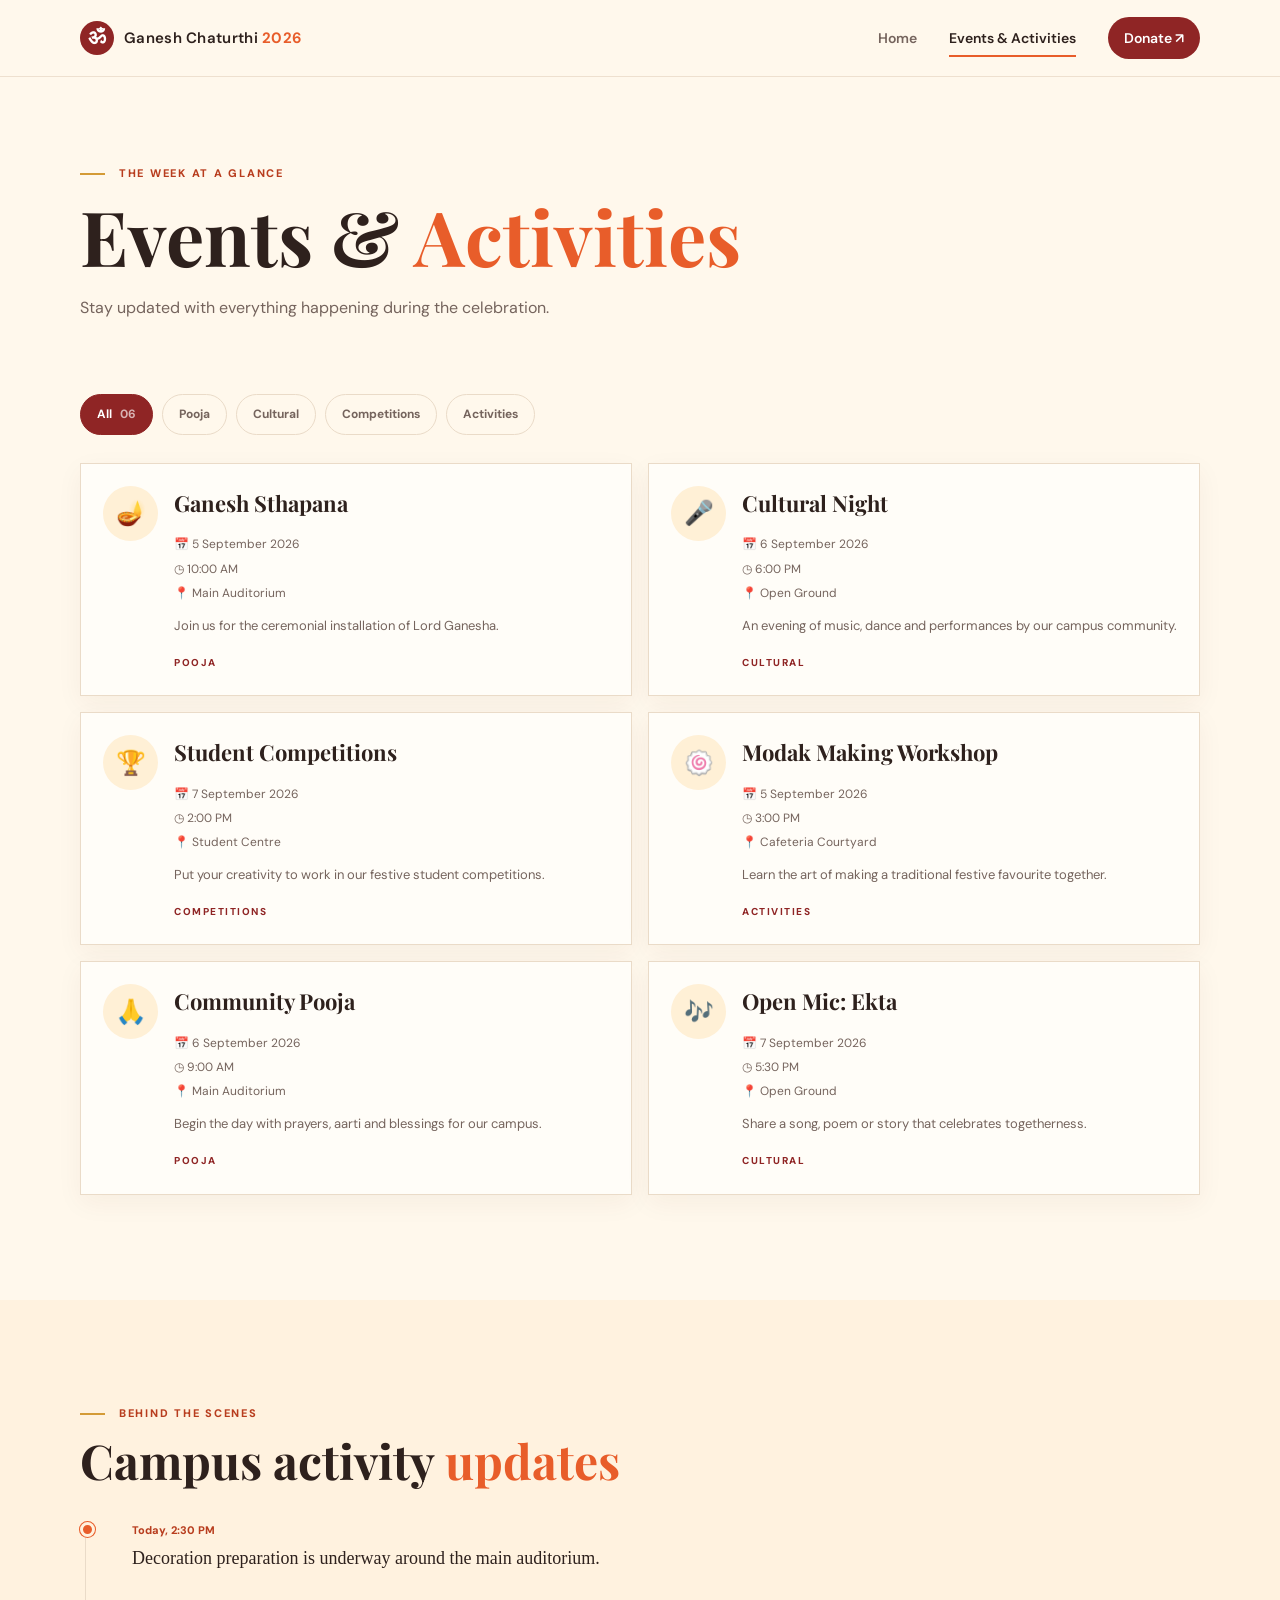
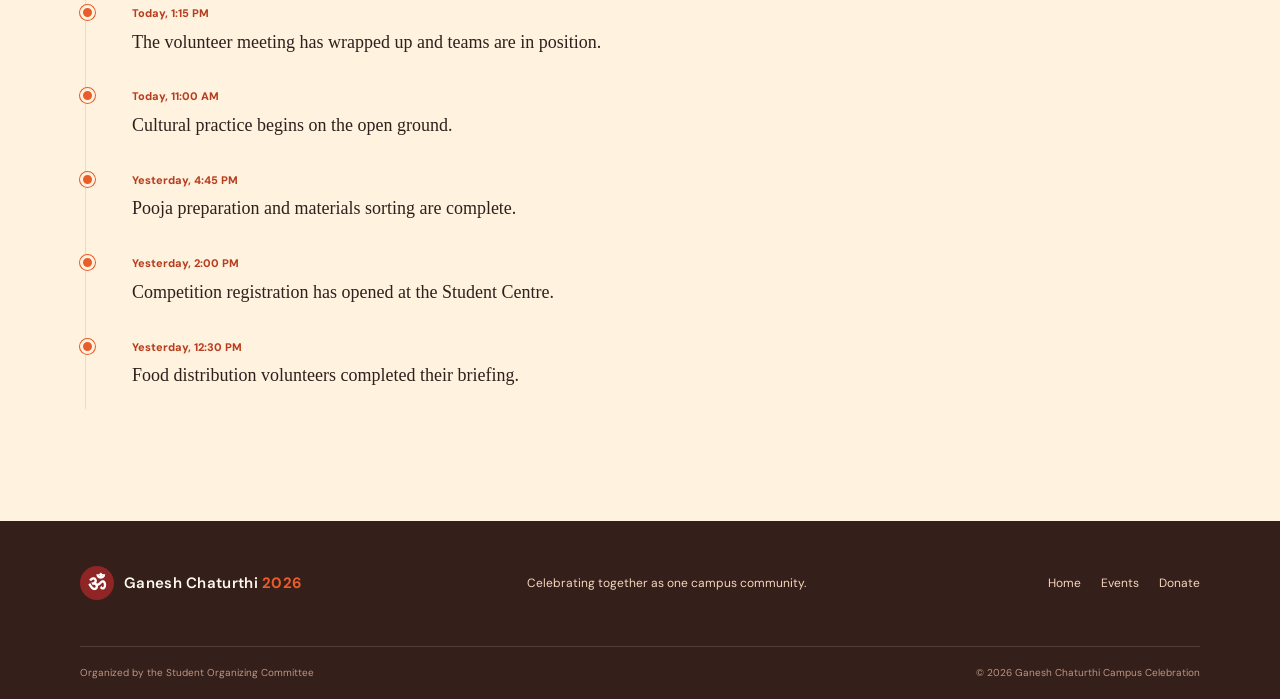
==== events.html @ d2499cc5 "Add files via upload" ====
<!DOCTYPE html>
<html lang="en">
<head>
  <meta charset="UTF-8"><meta name="viewport" content="width=device-width, initial-scale=1.0"><meta name="description" content="Explore Ganesh Chaturthi 2026 campus events and activities."><title>Events & Activities | Ganesh Chaturthi 2026</title>
  <link rel="preconnect" href="https://fonts.googleapis.com"><link rel="preconnect" href="https://fonts.gstatic.com" crossorigin><link href="https://fonts.googleapis.com/css2?family=DM+Sans:wght@400;500;600;700&family=Playfair+Display:wght@600;700;800&display=swap" rel="stylesheet"><link rel="stylesheet" href="style.css">
</head>
<body>
  <header class="site-header"><nav class="navbar container" aria-label="Main navigation"><a class="brand" href="index.html"><span class="brand-mark">ॐ</span><span>Ganesh Chaturthi <b>2026</b></span></a><button class="menu-toggle" type="button" aria-label="Open navigation" aria-expanded="false" aria-controls="nav-links"><span></span><span></span><span></span></button><div class="nav-links" id="nav-links"><a href="index.html">Home</a><a class="active" href="events.html">Events &amp; Activities</a><a class="nav-donate" href="payment.html">Donate <span aria-hidden="true">↗</span></a></div></nav></header>
  <main><section class="page-intro container"><p class="eyebrow"><span></span> The week at a glance</p><h1>Events &amp; <em>Activities</em></h1><p>Stay updated with everything happening during the celebration.</p></section>
    <section class="section container events-list-section"><div class="filter-bar" role="group" aria-label="Filter events"><button class="filter-button active" data-filter="all">All <span>06</span></button><button class="filter-button" data-filter="pooja">Pooja</button><button class="filter-button" data-filter="cultural">Cultural</button><button class="filter-button" data-filter="competitions">Competitions</button><button class="filter-button" data-filter="activities">Activities</button></div><div class="events-list" data-events-list></div><p class="empty-state" data-empty-events hidden>No events found in this category.</p></section>
    <section class="section activity-section"><div class="container"><div class="section-heading"><div><p class="eyebrow"><span></span> Behind the scenes</p><h2>Campus activity <em>updates</em></h2></div></div><div class="activity-timeline" data-activity-timeline></div></div></section>
  </main>
  <footer class="site-footer"><div class="container footer-main"><a class="brand footer-brand" href="index.html"><span class="brand-mark">ॐ</span><span>Ganesh Chaturthi <b>2026</b></span></a><p>Celebrating together as one campus community.</p><div class="footer-links"><a href="index.html">Home</a><a href="events.html">Events</a><a href="payment.html">Donate</a></div></div><div class="container footer-bottom"><span>Organized by the Student Organizing Committee</span><span>© <span data-current-year>2026</span> Ganesh Chaturthi Campus Celebration</span></div></footer><script src="script.js"></script>
</body>
</html>
---- style.css ----
:root {
  --primary: #e85d2a;
  --primary-dark: #b83d1e;
  --secondary: #8f2525;
  --accent: #d49b36;
  --cream: #fff8ec;
  --paper: #fffdf8;
  --ink: #2e211d;
  --muted: #75645d;
  --line: #eadbc8;
  --shadow: 0 18px 45px rgba(91, 48, 25, .11);
  --radius: 18px;
}

* { box-sizing: border-box; }
html { scroll-behavior: smooth; }
body { margin: 0; color: var(--ink); background: var(--cream); font-family: "DM Sans", sans-serif; line-height: 1.6; }
a { color: inherit; text-decoration: none; }
button, input, select, textarea { font: inherit; }
button, a { -webkit-tap-highlight-color: transparent; }
:focus-visible { outline: 3px solid var(--accent); outline-offset: 3px; }
.container { width: min(1120px, calc(100% - 48px)); margin-inline: auto; }

.site-header { position: sticky; top: 0; z-index: 20; background: rgba(255, 248, 236, .92); border-bottom: 1px solid rgba(234, 219, 200, .8); backdrop-filter: blur(14px); }
.navbar { min-height: 76px; display: flex; align-items: center; justify-content: space-between; gap: 24px; }
.brand { display: inline-flex; align-items: center; gap: 10px; font-size: 15px; font-weight: 600; letter-spacing: .02em; }
.brand b { color: var(--primary); }
.brand-mark { display: grid; width: 34px; height: 34px; place-items: center; border-radius: 50%; color: #fff; background: var(--secondary); font-family: Georgia, serif; font-size: 21px; }
.nav-links { display: flex; align-items: center; gap: 32px; color: var(--muted); font-size: 14px; font-weight: 600; }
.nav-links a { padding: 8px 0; position: relative; }
.nav-links a:not(.nav-donate)::after { content: ""; position: absolute; left: 0; right: 0; bottom: 0; height: 2px; background: var(--primary); transform: scaleX(0); transition: transform .2s ease; }
.nav-links a:hover::after, .nav-links a.active::after { transform: scaleX(1); }
.nav-links a.active { color: var(--ink); }
.nav-donate { padding: 10px 16px !important; color: #fff !important; background: var(--secondary); border-radius: 99px; transition: transform .2s ease, background .2s ease; }
.nav-donate:hover { background: var(--primary-dark); transform: translateY(-2px); }
.menu-toggle { display: none; border: 0; background: transparent; cursor: pointer; padding: 8px; }
.menu-toggle span { display: block; width: 23px; height: 2px; margin: 5px; background: var(--ink); transition: transform .2s ease; }

.hero { display: grid; grid-template-columns: minmax(0, 1fr) minmax(360px, .85fr); align-items: center; min-height: 590px; gap: 40px; padding-top: 42px; }
.eyebrow { margin: 0 0 13px; color: var(--primary-dark); font-size: 11px; font-weight: 800; letter-spacing: .16em; text-transform: uppercase; }
.eyebrow span { display: inline-block; width: 25px; height: 2px; margin-right: 9px; vertical-align: middle; background: var(--accent); }
.hero h1, .page-intro h1, h2 { margin: 0; font-family: "Playfair Display", Georgia, serif; line-height: 1.05; }
.hero h1 { font-size: clamp(52px, 7vw, 92px); letter-spacing: -.04em; }
em { color: var(--primary); font-style: normal; }
.hero-subtitle { max-width: 440px; margin: 23px 0 9px; color: var(--secondary); font-family: Georgia, serif; font-size: 21px; }
.hero-description { max-width: 510px; margin: 0; color: var(--muted); }
.hero-actions { display: flex; flex-wrap: wrap; gap: 13px; margin-top: 28px; }
.button { display: inline-flex; align-items: center; justify-content: center; gap: 15px; min-height: 49px; padding: 0 22px; border: 0; border-radius: 99px; cursor: pointer; font-weight: 700; font-size: 13px; transition: transform .2s ease, box-shadow .2s ease, background .2s ease; }
.button:hover { transform: translateY(-2px); box-shadow: 0 10px 20px rgba(74, 38, 20, .15); }
.button-primary { color: #fff; background: var(--primary); }
.button-primary:hover { background: var(--primary-dark); }
.button-quiet { color: var(--secondary); background: transparent; border: 1px solid var(--line); }
.button-light { color: var(--secondary); background: #fff8ec; }
.hero-note { display: flex; align-items: center; gap: 10px; margin-top: 30px; color: var(--muted); font-size: 12px; }
.hero-note b { color: var(--ink); }
.hero-note01 { display: flex; align-items: center; gap: 10px; margin-top: 14px; color: var(--muted); font-size: 12px; }
.hero-note01 b { color: var(--ink); }
.live-dot, .status-chip i { display: inline-block; width: 8px; height: 8px; border-radius: 50%; background: #2fa76b; box-shadow: 0 0 0 5px rgba(47, 167, 107, .12); }
.live-dot01 { display: inline-block; width: 8px; height: 8px; border-radius: 50%; background: var(--accent); box-shadow: 0 0 0 5px rgba(212, 155, 54, .14); }
.image-at-hero-section { position: relative; min-height: 470px; margin: 0; overflow: hidden; border-radius: 45% 45% 20% 20%; background: #e7b25d; box-shadow: var(--shadow); }
.image-at-hero-section::after { content: ""; position: absolute; inset: 20px; border: 1px solid rgba(255, 248, 236, .7); border-radius: inherit; pointer-events: none; }
.image-at-hero-section img { display: block; width: 100%; height: 100%; min-height: 470px; object-fit: cover; object-position: center; }
.image-at-hero-section figcaption { position: absolute; right: 28px; bottom: 25px; z-index: 1; margin: 0; color: #fff8ec; font-family: Georgia, serif; font-size: 17px; text-shadow: 0 2px 10px rgba(46, 33, 29, .45); }
.hero-art { position: relative; min-height: 470px; display: grid; place-items: center; overflow: hidden; border-radius: 45% 45% 20% 20%; background: radial-gradient(circle at 50% 30%, #ffd987, #ec8a42 45%, #982e28 100%); }
.hero-art::before, .donation-aside::before { content: ""; position: absolute; inset: 24px; border: 1px solid rgba(255, 248, 236, .4); border-radius: inherit; }
.mandala { position: absolute; width: 270px; height: 270px; border: 2px solid rgba(255, 248, 236, .5); border-radius: 50%; box-shadow: 0 0 0 16px rgba(255,248,236,.08), 0 0 0 34px rgba(255,248,236,.08), 0 0 0 52px rgba(255,248,236,.08); }
.mandala::before, .mandala::after { content: ""; position: absolute; inset: 17px; border: 1px dashed rgba(255, 248, 236, .7); border-radius: 50%; }
.mandala::after { transform: rotate(45deg); }
.mandala-large { width: 245px; height: 245px; }
.art-sun { position: absolute; top: 70px; right: 80px; width: 26px; height: 26px; border: 2px solid #fff0c1; border-radius: 50%; }
.ganesha-figure { position: relative; z-index: 1; width: 210px; margin-top: 56px; color: var(--secondary); text-align: center; filter: drop-shadow(0 15px 12px rgba(77, 30, 15, .2)); }
.crown { color: #ffd578; font-size: 42px; line-height: 1; }.head { position: relative; width: 126px; height: 116px; margin: 0 auto; border-radius: 48% 48% 44% 44%; background: #f4b15b; }
.ear { position: absolute; top: 30px; width: 48px; height: 58px; border-radius: 50%; background: #d87332; }.ear.left { left: -28px; }.ear.right { right: -28px; }
.eye { position: absolute; top: 42px; width: 10px; height: 13px; border-radius: 50%; background: var(--ink); }.left-eye { left: 38px; }.right-eye { right: 38px; }
.trunk { position: absolute; left: 51px; top: 55px; width: 27px; height: 76px; border: 10px solid #f4b15b; border-top: 0; border-radius: 0 0 50% 50%; transform: rotate(7deg); }
.body { position: relative; width: 160px; height: 165px; margin: -7px auto 0; border-radius: 50% 50% 36% 36%; background: #dc7532; }.belly { position: absolute; left: 34px; top: 22px; width: 92px; height: 110px; border-radius: 50%; background: #f4b15b; }.arm { position: absolute; top: 40px; width: 64px; height: 20px; border-radius: 20px; background: #f4b15b; }.left-arm { left: -45px; transform: rotate(30deg); }.right-arm { right: -45px; transform: rotate(-30deg); }
.lotus { position: relative; display: flex; justify-content: center; margin-top: -12px; }.lotus i { display: block; width: 42px; height: 24px; margin: 0 -7px; border-radius: 50% 50% 0 0; background: #ffd578; transform: rotate(0deg); }.lotus i:nth-child(2), .lotus i:nth-child(4) { transform: translateY(-7px); }.art-caption { position: absolute; bottom: 28px; margin: 0; color: #fff1c7; font-family: Georgia, serif; font-size: 17px; }.art-caption span { margin: 0 8px; color: #ffd578; }

.info-strip { display: grid; grid-template-columns: repeat(4, 1fr); padding: 22px 25px; background: var(--paper); border: 1px solid var(--line); box-shadow: var(--shadow); }
.info-item { display: flex; align-items: center; gap: 14px; padding: 6px 20px; border-right: 1px solid var(--line); }.info-item:last-child { border: 0; }.info-icon { color: var(--primary); font-size: 25px; }.info-item small { display: block; color: var(--muted); font-size: 10px; text-transform: uppercase; letter-spacing: .12em; }.info-item strong { display: block; margin-top: 2px; font-size: 12px; }
.section { padding-top: 105px; padding-bottom: 105px; }.section-heading { display: flex; align-items: end; justify-content: space-between; gap: 20px; margin-bottom: 30px; }.section-heading h2 { font-size: clamp(32px, 4vw, 48px); }.status-chip { display: inline-flex; align-items: center; gap: 10px; padding: 8px 13px; color: var(--muted); background: #fff1d7; border-radius: 99px; font-size: 11px; font-weight: 700; }.updates-grid, .preview-grid { display: grid; grid-template-columns: repeat(3, 1fr); gap: 17px; }.update-card, .event-card { padding: 22px; background: var(--paper); border: 1px solid var(--line); box-shadow: 0 8px 25px rgba(91, 48, 25, .05); }.update-card { border-top: 3px solid var(--accent); }.update-time { color: var(--primary-dark); font-size: 12px; font-weight: 800; }.update-card p { margin: 12px 0 0; font-family: Georgia, serif; font-size: 18px; line-height: 1.3; }.events-preview-section, .activity-section { background: #fff2df; }.preview-grid { grid-template-columns: repeat(3, 1fr); }.event-card { position: relative; overflow: hidden; }.event-icon { color: var(--primary); font-size: 24px; }.event-card h3 { margin: 13px 0 14px; font-family: "Playfair Display", Georgia, serif; font-size: 22px; }.event-meta { display: grid; gap: 5px; color: var(--muted); font-size: 12px; }.category-tag { display: inline-block; margin-top: 18px; color: var(--secondary); font-size: 10px; font-weight: 800; letter-spacing: .15em; text-transform: uppercase; }.text-link { color: var(--secondary); font-size: 13px; font-weight: 800; }.text-link span { margin-left: 7px; color: var(--primary); font-size: 17px; }
.donate-banner { position: relative; display: grid; grid-template-columns: 1fr 1fr; gap: 30px; overflow: hidden; margin-bottom: 105px; padding: 60px; color: #fff8ec; background: var(--secondary); }.banner-pattern { position: absolute; inset: 0; opacity: .12; background-image: radial-gradient(circle, transparent 0 8px, #ffd578 9px 10px, transparent 11px); background-size: 34px 34px; }.donate-banner > *:not(.banner-pattern) { position: relative; }.eyebrow.light { color: #ffd578; }.donate-banner h2 { font-size: 45px; }.banner-copy { display: flex; flex-direction: column; align-items: flex-start; justify-content: center; }.banner-copy p { max-width: 350px; color: #f5d7bd; }
.page-intro { padding-top: 88px; padding-bottom: 22px; }.page-intro h1 { font-size: clamp(48px, 7vw, 76px); }.page-intro > p:last-child { max-width: 470px; color: var(--muted); margin-top: 20px; }.events-list-section { padding-top: 35px; }.filter-bar { display: flex; flex-wrap: wrap; gap: 9px; margin-bottom: 28px; }.filter-button { padding: 10px 16px; color: var(--muted); background: transparent; border: 1px solid var(--line); border-radius: 99px; cursor: pointer; font-size: 12px; font-weight: 700; }.filter-button.active, .filter-button:hover { color: #fff; background: var(--secondary); border-color: var(--secondary); }.filter-button span { margin-left: 5px; opacity: .65; }.events-list { display: grid; grid-template-columns: repeat(2, 1fr); gap: 16px; }.event-card-full { display: grid; grid-template-columns: 55px 1fr; gap: 16px; }.event-card-full .event-icon { width: 55px; height: 55px; display: grid; place-items: center; background: #fff0d6; border-radius: 50%; }.event-card-full h3 { margin-top: 0; }.event-description { margin: 13px 0 0; color: var(--muted); font-size: 13px; }.empty-state { color: var(--muted); }.activity-timeline { position: relative; max-width: 720px; padding-left: 27px; }.activity-timeline::before { content: ""; position: absolute; top: 7px; bottom: 7px; left: 5px; width: 1px; background: var(--line); }.timeline-item { position: relative; padding: 0 0 26px 25px; }.timeline-item::before { content: ""; position: absolute; left: -27px; top: 6px; width: 9px; height: 9px; border: 3px solid #fff2df; border-radius: 50%; background: var(--primary); box-shadow: 0 0 0 1px var(--primary); }.timeline-item time { color: var(--primary-dark); font-size: 11px; font-weight: 800; }.timeline-item p { margin: 3px 0 0; font-family: Georgia, serif; font-size: 18px; }
.donation-layout { display: grid; grid-template-columns: minmax(0, 1.2fr) minmax(280px, .8fr); align-items: start; gap: 55px; padding-top: 50px; }.donation-form { padding: 34px; background: var(--paper); border: 1px solid var(--line); box-shadow: var(--shadow); }.form-heading { display: flex; align-items: center; gap: 14px; margin-bottom: 27px; }.form-heading-payment { margin-top: 46px; }.step-number { display: grid; width: 39px; height: 39px; place-items: center; color: #fff; background: var(--secondary); border-radius: 50%; font-size: 11px; font-weight: 800; }.form-heading .eyebrow { margin-bottom: 4px; }.form-heading h2 { font-size: 27px; }.field { margin-bottom: 18px; }.field label { display: block; margin-bottom: 7px; font-size: 12px; font-weight: 800; }.field label span { color: var(--primary); }.field input, .field select, .field textarea { width: 100%; padding: 13px 14px; color: var(--ink); background: #fffaf2; border: 1px solid var(--line); border-radius: 8px; outline: 0; }.field input:focus, .field select:focus, .field textarea:focus { border-color: var(--primary); box-shadow: 0 0 0 3px rgba(232, 93, 42, .12); }.field textarea { resize: vertical; }.field.invalid input, .field.invalid select { border-color: var(--primary); }.field-error { display: block; min-height: 18px; padding-top: 4px; color: var(--primary-dark); font-size: 11px; }.amount-wrap { position: relative; }.amount-wrap > span { position: absolute; top: 12px; left: 14px; color: var(--primary-dark); font-weight: 800; }.amount-wrap input { padding-left: 31px; }.quick-amounts { display: flex; gap: 8px; margin-top: 9px; }.quick-amounts button { padding: 7px 12px; color: var(--secondary); background: transparent; border: 1px solid var(--line); border-radius: 6px; cursor: pointer; font-size: 12px; font-weight: 700; }.quick-amounts button:hover { background: #fff0d6; border-color: var(--accent); }.qr-panel { display: flex; align-items: center; gap: 20px; padding: 18px; background: #fff6e7; border: 1px solid var(--line); }.qr-placeholder { position: relative; display: grid; width: 135px; height: 135px; flex: 0 0 135px; place-items: center; overflow: hidden; background: white; border: 7px solid white; box-shadow: 0 5px 15px rgba(70, 35, 10, .1); }.qr-placeholder img { width: 100%; height: 100%; object-fit: cover; }.qr-placeholder span { display: none; color: var(--secondary); text-align: center; font-size: 13px; font-weight: 800; line-height: 1.2; }.qr-placeholder.qr-missing { background: repeating-linear-gradient(45deg, #fff 0 6px, #f0dfc5 6px 12px); }.qr-placeholder.qr-missing span { display: block; }.qr-panel p { margin-top: 0; color: var(--muted); font-size: 13px; }.upi-list { display: flex; flex-wrap: wrap; gap: 6px; }.upi-list span { padding: 5px 8px; color: var(--secondary); background: white; border-radius: 5px; font-size: 10px; font-weight: 700; }.form-helper { color: var(--muted); font-size: 13px; }.form-helper strong { color: var(--ink); }.submit-button { margin-top: 8px; }.privacy-note { color: var(--muted); font-size: 11px; }.donation-aside { position: sticky; top: 115px; min-height: 440px; overflow: hidden; padding: 40px 32px; color: #fff8ec; background: var(--secondary); }.aside-art { position: relative; display: grid; min-height: 180px; place-items: center; margin-bottom: 34px; border-bottom: 1px solid rgba(255, 248, 236, .25); }.aside-art .mandala { width: 140px; height: 140px; }.aside-art > span { position: relative; z-index: 1; color: #ffd578; font-family: Georgia, serif; font-size: 66px; }.transparency h2 { margin-bottom: 16px; font-size: 35px; }.transparency p:not(.eyebrow) { color: #f5d7bd; font-size: 13px; }.transparency .eyebrow { color: #ffd578; }
.site-footer { color: #f5d7bd; background: #351f1a; }.footer-main { display: grid; grid-template-columns: 1.3fr 1fr 1fr; align-items: center; gap: 25px; min-height: 125px; }.footer-brand { color: #fff8ec; }.footer-main p { margin: 0; font-size: 12px; }.footer-links { display: flex; justify-content: flex-end; gap: 20px; font-size: 12px; }.footer-links a:hover { color: #ffd578; }.footer-bottom { display: flex; justify-content: space-between; gap: 20px; padding: 18px 0; border-top: 1px solid rgba(255, 248, 236, .15); color: #bd9681; font-size: 10px; }
.modal-backdrop { position: fixed; inset: 0; z-index: 50; display: grid; place-items: center; padding: 20px; background: rgba(46, 33, 29, .7); }.modal-backdrop[hidden] { display: none; }.success-modal { position: relative; width: min(430px, 100%); padding: 38px; background: var(--paper); box-shadow: 0 25px 70px rgba(20, 10, 5, .3); }.modal-close { position: absolute; top: 15px; right: 16px; border: 0; background: transparent; color: var(--muted); cursor: pointer; font-size: 25px; }.success-icon { display: grid; width: 45px; height: 45px; place-items: center; margin-bottom: 18px; color: #fff; background: #2fa76b; border-radius: 50%; font-weight: 800; }.success-modal h2 { font-size: 34px; }.success-modal > p:not(.eyebrow) { color: var(--muted); font-size: 13px; }.success-modal .muted { margin-top: -9px; }.receipt { display: grid; gap: 10px; margin: 22px 0; padding: 16px; background: #fff3df; }.receipt div { display: flex; justify-content: space-between; gap: 12px; font-size: 12px; }.receipt span { color: var(--muted); }.receipt strong { text-align: right; }.receipt .pending { color: var(--primary-dark); }.whatsapp-join { width: 100%; margin-bottom: 10px; color: #fff; background: #168c4b; }.whatsapp-join:hover { background: #10733d; }.modal-done { width: 100%; }
.reveal { animation: rise .7s both; }.delay-1 { animation-delay: .12s; }.delay-2 { animation-delay: .22s; }@keyframes rise { from { opacity: 0; transform: translateY(18px); } to { opacity: 1; transform: none; } }

.qr-placeholder { width: 210px; height: 210px; flex-basis: 210px; }
.whatsapp-inline { display: inline-flex; width: auto; min-height: 40px; margin-top: 14px; padding: 0 16px; font-size: 12px; }

@media (max-width: 820px) { .container { width: min(100% - 34px, 680px); }.menu-toggle { display: block; }.nav-links { position: absolute; top: 76px; left: 17px; right: 17px; display: none; padding: 15px; background: var(--paper); border: 1px solid var(--line); box-shadow: var(--shadow); }.nav-links.open { display: grid; gap: 4px; }.nav-links a { padding: 12px; }.nav-links a:not(.nav-donate)::after { display: none; }.hero { grid-template-columns: 1fr; min-height: auto; padding-top: 65px; }.image-at-hero-section { min-height: 390px; margin-top: 15px; }.image-at-hero-section img { min-height: 390px; }.hero-art { min-height: 390px; margin-top: 15px; }.info-strip { grid-template-columns: repeat(2, 1fr); gap: 14px; }.info-item:nth-child(2) { border: 0; }.info-item { padding: 10px; }.updates-grid, .preview-grid { grid-template-columns: 1fr; }.donate-banner { grid-template-columns: 1fr; padding: 40px 30px; }.donation-layout { grid-template-columns: 1fr; }.donation-aside { position: static; }.footer-main { grid-template-columns: 1fr; padding: 35px 0; }.footer-links { justify-content: flex-start; }.events-list { grid-template-columns: 1fr; } }
@media (max-width: 500px) { .container { width: min(100% - 28px, 420px); }.brand { font-size: 13px; }.brand-mark { width: 31px; height: 31px; }.hero h1 { font-size: 52px; }.hero-subtitle { font-size: 18px; }.image-at-hero-section { min-height: 340px; }.image-at-hero-section img { min-height: 340px; }.hero-art { min-height: 340px; }.qr-placeholder { width: 170px; height: 170px; flex-basis: 170px; }.info-strip { padding: 14px; }.info-item { gap: 8px; }.info-item strong { font-size: 10px; }.section { padding-top: 72px; padding-bottom: 72px; }.section-heading { align-items: flex-start; flex-direction: column; }.donate-banner { margin-bottom: 72px; }.page-intro { padding-top: 60px; }.donation-form { padding: 22px 17px; }.qr-panel { align-items: flex-start; flex-direction: column; }.footer-bottom { flex-direction: column; }.success-modal { padding: 30px 22px; } }
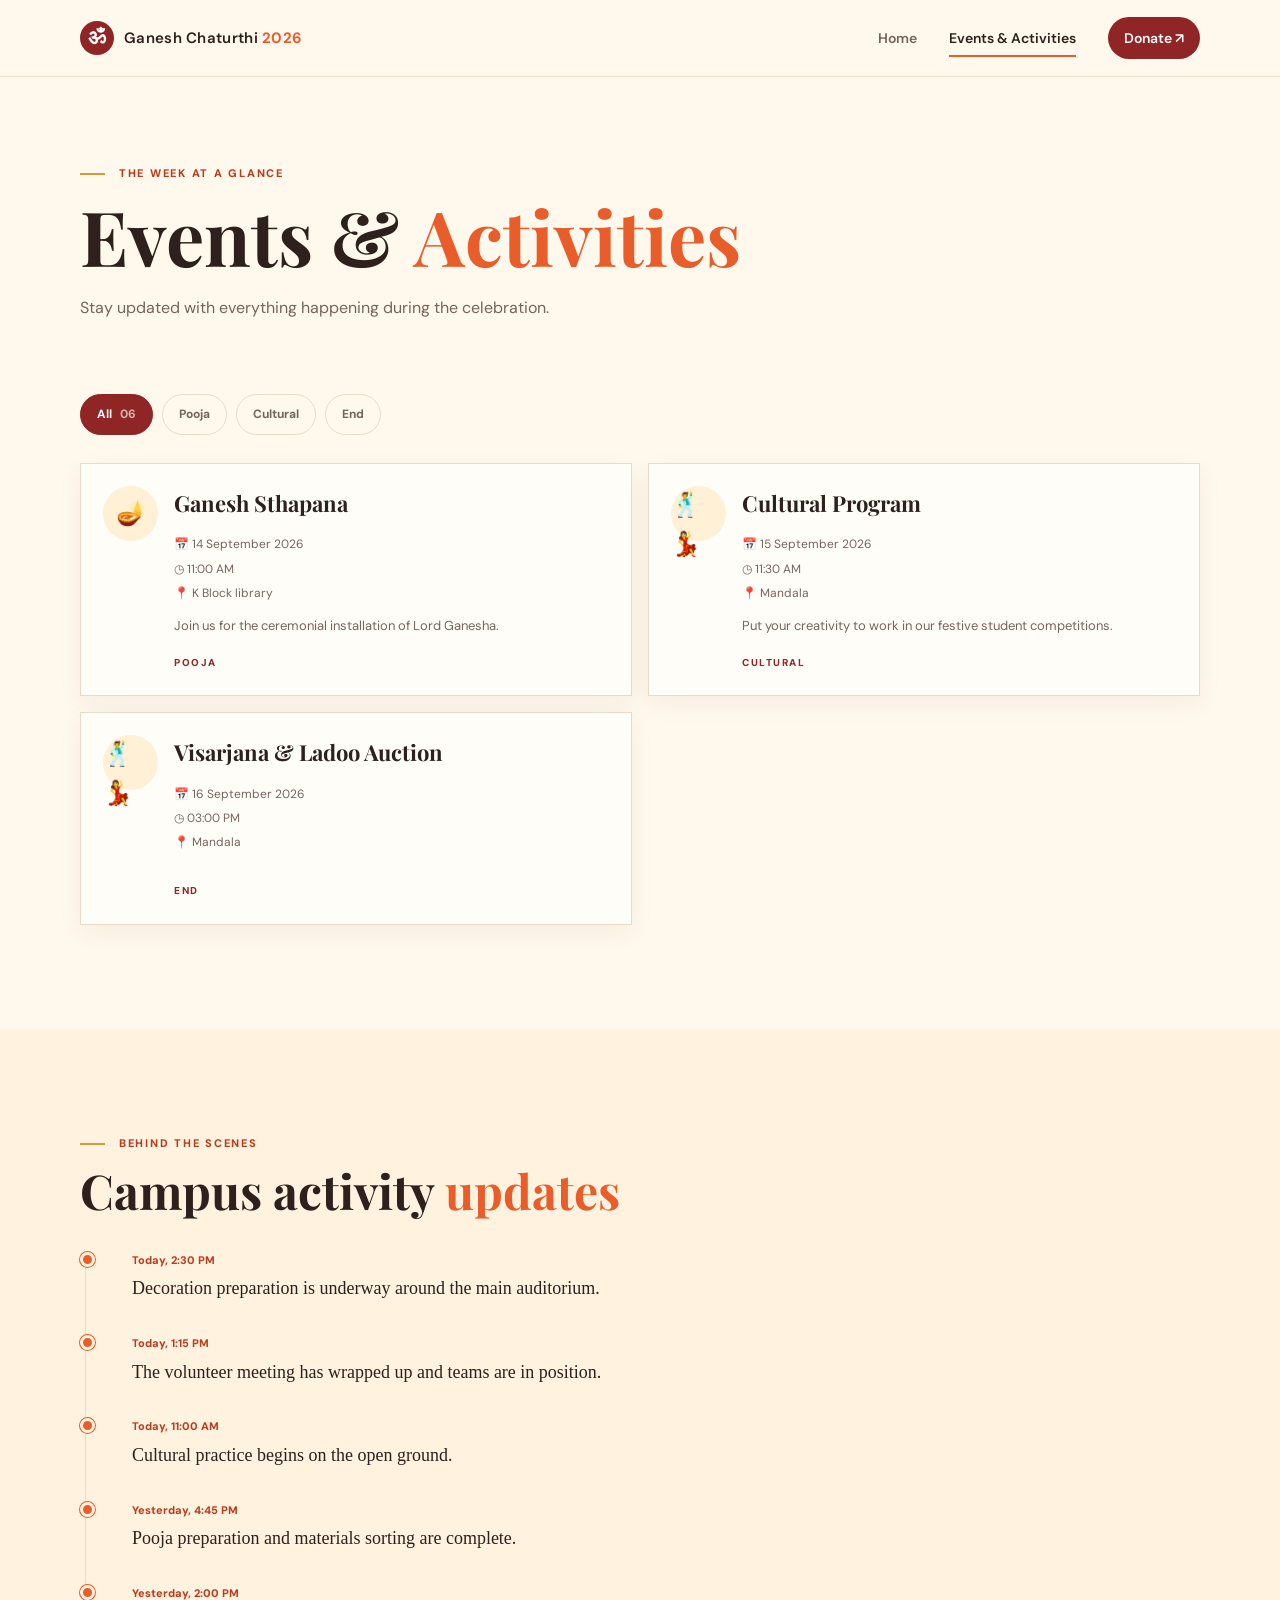
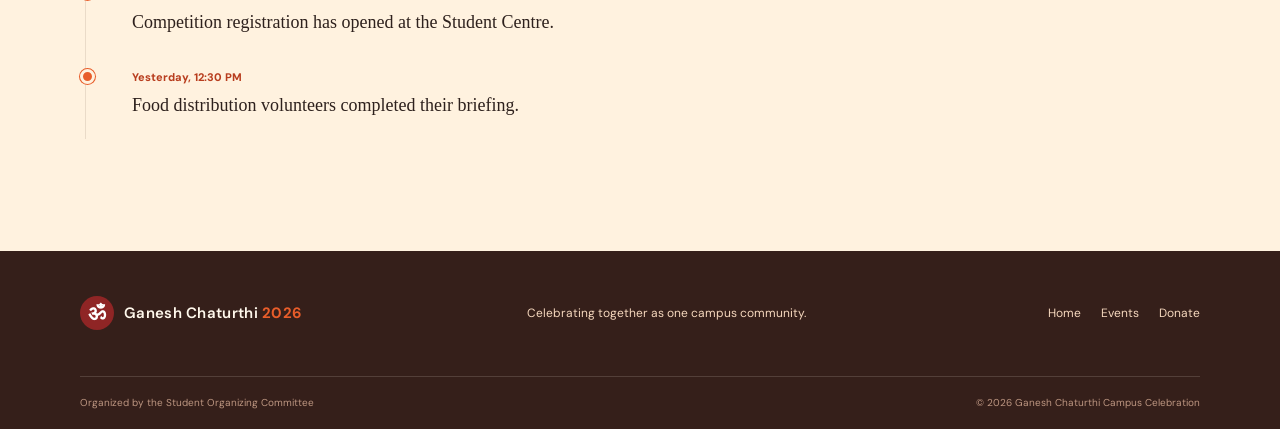
==== commit 1776bb87: "Add files via upload" ====
--- a/events.html
+++ b/events.html
@@ -7,7 +7,7 @@
 <body>
   <header class="site-header"><nav class="navbar container" aria-label="Main navigation"><a class="brand" href="index.html"><span class="brand-mark">ॐ</span><span>Ganesh Chaturthi <b>2026</b></span></a><button class="menu-toggle" type="button" aria-label="Open navigation" aria-expanded="false" aria-controls="nav-links"><span></span><span></span><span></span></button><div class="nav-links" id="nav-links"><a href="index.html">Home</a><a class="active" href="events.html">Events &amp; Activities</a><a class="nav-donate" href="payment.html">Donate <span aria-hidden="true">↗</span></a></div></nav></header>
   <main><section class="page-intro container"><p class="eyebrow"><span></span> The week at a glance</p><h1>Events &amp; <em>Activities</em></h1><p>Stay updated with everything happening during the celebration.</p></section>
-    <section class="section container events-list-section"><div class="filter-bar" role="group" aria-label="Filter events"><button class="filter-button active" data-filter="all">All <span>06</span></button><button class="filter-button" data-filter="pooja">Pooja</button><button class="filter-button" data-filter="cultural">Cultural</button><button class="filter-button" data-filter="competitions">Competitions</button><button class="filter-button" data-filter="activities">Activities</button></div><div class="events-list" data-events-list></div><p class="empty-state" data-empty-events hidden>No events found in this category.</p></section>
+    <section class="section container events-list-section"><div class="filter-bar" role="group" aria-label="Filter events"><button class="filter-button active" data-filter="all">All <span>06</span></button><button class="filter-button" data-filter="pooja">Pooja</button><button class="filter-button" data-filter="cultural">Cultural</button><button class="filter-button" data-filter="competitions">End</button></div><div class="events-list" data-events-list></div><p class="empty-state" data-empty-events hidden>No events found in this category.</p></section>
     <section class="section activity-section"><div class="container"><div class="section-heading"><div><p class="eyebrow"><span></span> Behind the scenes</p><h2>Campus activity <em>updates</em></h2></div></div><div class="activity-timeline" data-activity-timeline></div></div></section>
   </main>
   <footer class="site-footer"><div class="container footer-main"><a class="brand footer-brand" href="index.html"><span class="brand-mark">ॐ</span><span>Ganesh Chaturthi <b>2026</b></span></a><p>Celebrating together as one campus community.</p><div class="footer-links"><a href="index.html">Home</a><a href="events.html">Events</a><a href="payment.html">Donate</a></div></div><div class="container footer-bottom"><span>Organized by the Student Organizing Committee</span><span>© <span data-current-year>2026</span> Ganesh Chaturthi Campus Celebration</span></div></footer><script src="script.js"></script>
--- a/style.css
+++ b/style.css
@@ -55,6 +55,10 @@
 .hero-note b { color: var(--ink); }
 .hero-note01 { display: flex; align-items: center; gap: 10px; margin-top: 14px; color: var(--muted); font-size: 12px; }
 .hero-note01 b { color: var(--ink); }
+.hero-note02 { margin-top: 10px; }
+.hero-note02 a { display: inline-flex; align-items: center; gap: 6px; color: var(--primary-dark); font-size: 12px; font-weight: 800; letter-spacing: .04em; text-transform: uppercase; }
+.hero-note02 a::after { content: "→"; font-size: 15px; }
+.hero-note02 a:hover { color: var(--primary); }
 .live-dot, .status-chip i { display: inline-block; width: 8px; height: 8px; border-radius: 50%; background: #2fa76b; box-shadow: 0 0 0 5px rgba(47, 167, 107, .12); }
 .live-dot01 { display: inline-block; width: 8px; height: 8px; border-radius: 50%; background: var(--accent); box-shadow: 0 0 0 5px rgba(212, 155, 54, .14); }
 .image-at-hero-section { position: relative; min-height: 470px; margin: 0; overflow: hidden; border-radius: 45% 45% 20% 20%; background: #e7b25d; box-shadow: var(--shadow); }
@@ -80,7 +84,28 @@
 .info-item { display: flex; align-items: center; gap: 14px; padding: 6px 20px; border-right: 1px solid var(--line); }.info-item:last-child { border: 0; }.info-icon { color: var(--primary); font-size: 25px; }.info-item small { display: block; color: var(--muted); font-size: 10px; text-transform: uppercase; letter-spacing: .12em; }.info-item strong { display: block; margin-top: 2px; font-size: 12px; }
 .section { padding-top: 105px; padding-bottom: 105px; }.section-heading { display: flex; align-items: end; justify-content: space-between; gap: 20px; margin-bottom: 30px; }.section-heading h2 { font-size: clamp(32px, 4vw, 48px); }.status-chip { display: inline-flex; align-items: center; gap: 10px; padding: 8px 13px; color: var(--muted); background: #fff1d7; border-radius: 99px; font-size: 11px; font-weight: 700; }.updates-grid, .preview-grid { display: grid; grid-template-columns: repeat(3, 1fr); gap: 17px; }.update-card, .event-card { padding: 22px; background: var(--paper); border: 1px solid var(--line); box-shadow: 0 8px 25px rgba(91, 48, 25, .05); }.update-card { border-top: 3px solid var(--accent); }.update-time { color: var(--primary-dark); font-size: 12px; font-weight: 800; }.update-card p { margin: 12px 0 0; font-family: Georgia, serif; font-size: 18px; line-height: 1.3; }.events-preview-section, .activity-section { background: #fff2df; }.preview-grid { grid-template-columns: repeat(3, 1fr); }.event-card { position: relative; overflow: hidden; }.event-icon { color: var(--primary); font-size: 24px; }.event-card h3 { margin: 13px 0 14px; font-family: "Playfair Display", Georgia, serif; font-size: 22px; }.event-meta { display: grid; gap: 5px; color: var(--muted); font-size: 12px; }.category-tag { display: inline-block; margin-top: 18px; color: var(--secondary); font-size: 10px; font-weight: 800; letter-spacing: .15em; text-transform: uppercase; }.text-link { color: var(--secondary); font-size: 13px; font-weight: 800; }.text-link span { margin-left: 7px; color: var(--primary); font-size: 17px; }
 .donate-banner { position: relative; display: grid; grid-template-columns: 1fr 1fr; gap: 30px; overflow: hidden; margin-bottom: 105px; padding: 60px; color: #fff8ec; background: var(--secondary); }.banner-pattern { position: absolute; inset: 0; opacity: .12; background-image: radial-gradient(circle, transparent 0 8px, #ffd578 9px 10px, transparent 11px); background-size: 34px 34px; }.donate-banner > *:not(.banner-pattern) { position: relative; }.eyebrow.light { color: #ffd578; }.donate-banner h2 { font-size: 45px; }.banner-copy { display: flex; flex-direction: column; align-items: flex-start; justify-content: center; }.banner-copy p { max-width: 350px; color: #f5d7bd; }
-.page-intro { padding-top: 88px; padding-bottom: 22px; }.page-intro h1 { font-size: clamp(48px, 7vw, 76px); }.page-intro > p:last-child { max-width: 470px; color: var(--muted); margin-top: 20px; }.events-list-section { padding-top: 35px; }.filter-bar { display: flex; flex-wrap: wrap; gap: 9px; margin-bottom: 28px; }.filter-button { padding: 10px 16px; color: var(--muted); background: transparent; border: 1px solid var(--line); border-radius: 99px; cursor: pointer; font-size: 12px; font-weight: 700; }.filter-button.active, .filter-button:hover { color: #fff; background: var(--secondary); border-color: var(--secondary); }.filter-button span { margin-left: 5px; opacity: .65; }.events-list { display: grid; grid-template-columns: repeat(2, 1fr); gap: 16px; }.event-card-full { display: grid; grid-template-columns: 55px 1fr; gap: 16px; }.event-card-full .event-icon { width: 55px; height: 55px; display: grid; place-items: center; background: #fff0d6; border-radius: 50%; }.event-card-full h3 { margin-top: 0; }.event-description { margin: 13px 0 0; color: var(--muted); font-size: 13px; }.empty-state { color: var(--muted); }.activity-timeline { position: relative; max-width: 720px; padding-left: 27px; }.activity-timeline::before { content: ""; position: absolute; top: 7px; bottom: 7px; left: 5px; width: 1px; background: var(--line); }.timeline-item { position: relative; padding: 0 0 26px 25px; }.timeline-item::before { content: ""; position: absolute; left: -27px; top: 6px; width: 9px; height: 9px; border: 3px solid #fff2df; border-radius: 50%; background: var(--primary); box-shadow: 0 0 0 1px var(--primary); }.timeline-item time { color: var(--primary-dark); font-size: 11px; font-weight: 800; }.timeline-item p { margin: 3px 0 0; font-family: Georgia, serif; font-size: 18px; }
+.page-intro { padding-top: 88px; padding-bottom: 22px; }.page-intro h1 { font-size: clamp(48px, 7vw, 76px); }.page-intro > p:last-child { max-width: 470px; color: var(--muted); margin-top: 20px; }
+.expense-intro { padding-bottom: 12px; }
+.expense-summary-section { padding-top: 20px; }
+.summary-grid { display: grid; grid-template-columns: repeat(3, minmax(0, 1fr)); gap: 18px; }
+.summary-card { padding: 26px 22px; background: var(--paper); border: 1px solid var(--line); box-shadow: 0 8px 25px rgba(91, 48, 25, .05); border-radius: 18px; }
+.summary-card-primary { background: linear-gradient(135deg, #fff0d6, #fffaf2); }
+.summary-label { display: block; color: var(--muted); font-size: 11px; font-weight: 800; letter-spacing: .14em; text-transform: uppercase; }
+.summary-card strong { display: block; margin-top: 12px; color: var(--ink); font-size: clamp(26px, 3vw, 38px); }
+.summary-card small { display: block; margin-top: 8px; color: var(--muted); font-size: 12px; }
+.expense-breakdown-section { padding-top: 80px; padding-bottom: 90px; }
+.expense-heading { margin-bottom: 24px; }
+.expense-list { display: grid; gap: 16px; }
+.expense-item { display: grid; grid-template-columns: minmax(0, 1.4fr) 1fr auto; gap: 18px; align-items: center; padding: 20px 22px; background: var(--paper); border: 1px solid var(--line); border-radius: 16px; }
+.expense-meta { display: flex; align-items: center; gap: 14px; }
+.expense-icon { display: grid; place-items: center; width: 48px; height: 48px; border-radius: 12px; background: #fff0d6; color: var(--primary-dark); font-size: 22px; }
+.expense-name { margin: 0; font-size: 18px; }
+.expense-detail { margin: 5px 0 0; color: var(--muted); font-size: 12px; }
+.expense-amount { font-size: 22px; font-weight: 800; color: var(--ink); }
+.expense-date { color: var(--muted); font-size: 12px; font-weight: 700; }
+.expense-item:nth-child(odd) { border-left: 4px solid var(--accent); }
+.expense-item:nth-child(even) { border-left: 4px solid var(--primary); }
+.events-list-section { padding-top: 35px; }.filter-bar { display: flex; flex-wrap: wrap; gap: 9px; margin-bottom: 28px; }.filter-button { padding: 10px 16px; color: var(--muted); background: transparent; border: 1px solid var(--line); border-radius: 99px; cursor: pointer; font-size: 12px; font-weight: 700; }.filter-button.active, .filter-button:hover { color: #fff; background: var(--secondary); border-color: var(--secondary); }.filter-button span { margin-left: 5px; opacity: .65; }.events-list { display: grid; grid-template-columns: repeat(2, 1fr); gap: 16px; }.event-card-full { display: grid; grid-template-columns: 55px 1fr; gap: 16px; }.event-card-full .event-icon { width: 55px; height: 55px; display: grid; place-items: center; background: #fff0d6; border-radius: 50%; }.event-card-full h3 { margin-top: 0; }.event-description { margin: 13px 0 0; color: var(--muted); font-size: 13px; }.empty-state { color: var(--muted); }.activity-timeline { position: relative; max-width: 720px; padding-left: 27px; }.activity-timeline::before { content: ""; position: absolute; top: 7px; bottom: 7px; left: 5px; width: 1px; background: var(--line); }.timeline-item { position: relative; padding: 0 0 26px 25px; }.timeline-item::before { content: ""; position: absolute; left: -27px; top: 6px; width: 9px; height: 9px; border: 3px solid #fff2df; border-radius: 50%; background: var(--primary); box-shadow: 0 0 0 1px var(--primary); }.timeline-item time { color: var(--primary-dark); font-size: 11px; font-weight: 800; }.timeline-item p { margin: 3px 0 0; font-family: Georgia, serif; font-size: 18px; }
 .donation-layout { display: grid; grid-template-columns: minmax(0, 1.2fr) minmax(280px, .8fr); align-items: start; gap: 55px; padding-top: 50px; }.donation-form { padding: 34px; background: var(--paper); border: 1px solid var(--line); box-shadow: var(--shadow); }.form-heading { display: flex; align-items: center; gap: 14px; margin-bottom: 27px; }.form-heading-payment { margin-top: 46px; }.step-number { display: grid; width: 39px; height: 39px; place-items: center; color: #fff; background: var(--secondary); border-radius: 50%; font-size: 11px; font-weight: 800; }.form-heading .eyebrow { margin-bottom: 4px; }.form-heading h2 { font-size: 27px; }.field { margin-bottom: 18px; }.field label { display: block; margin-bottom: 7px; font-size: 12px; font-weight: 800; }.field label span { color: var(--primary); }.field input, .field select, .field textarea { width: 100%; padding: 13px 14px; color: var(--ink); background: #fffaf2; border: 1px solid var(--line); border-radius: 8px; outline: 0; }.field input:focus, .field select:focus, .field textarea:focus { border-color: var(--primary); box-shadow: 0 0 0 3px rgba(232, 93, 42, .12); }.field textarea { resize: vertical; }.field.invalid input, .field.invalid select { border-color: var(--primary); }.field-error { display: block; min-height: 18px; padding-top: 4px; color: var(--primary-dark); font-size: 11px; }.amount-wrap { position: relative; }.amount-wrap > span { position: absolute; top: 12px; left: 14px; color: var(--primary-dark); font-weight: 800; }.amount-wrap input { padding-left: 31px; }.quick-amounts { display: flex; gap: 8px; margin-top: 9px; }.quick-amounts button { padding: 7px 12px; color: var(--secondary); background: transparent; border: 1px solid var(--line); border-radius: 6px; cursor: pointer; font-size: 12px; font-weight: 700; }.quick-amounts button:hover { background: #fff0d6; border-color: var(--accent); }.qr-panel { display: flex; align-items: center; gap: 20px; padding: 18px; background: #fff6e7; border: 1px solid var(--line); }.qr-placeholder { position: relative; display: grid; width: 135px; height: 135px; flex: 0 0 135px; place-items: center; overflow: hidden; background: white; border: 7px solid white; box-shadow: 0 5px 15px rgba(70, 35, 10, .1); }.qr-placeholder img { width: 100%; height: 100%; object-fit: cover; }.qr-placeholder span { display: none; color: var(--secondary); text-align: center; font-size: 13px; font-weight: 800; line-height: 1.2; }.qr-placeholder.qr-missing { background: repeating-linear-gradient(45deg, #fff 0 6px, #f0dfc5 6px 12px); }.qr-placeholder.qr-missing span { display: block; }.qr-panel p { margin-top: 0; color: var(--muted); font-size: 13px; }.upi-list { display: flex; flex-wrap: wrap; gap: 6px; }.upi-list span { padding: 5px 8px; color: var(--secondary); background: white; border-radius: 5px; font-size: 10px; font-weight: 700; }.form-helper { color: var(--muted); font-size: 13px; }.form-helper strong { color: var(--ink); }.submit-button { margin-top: 8px; }.privacy-note { color: var(--muted); font-size: 11px; }.donation-aside { position: sticky; top: 115px; min-height: 440px; overflow: hidden; padding: 40px 32px; color: #fff8ec; background: var(--secondary); }.aside-art { position: relative; display: grid; min-height: 180px; place-items: center; margin-bottom: 34px; border-bottom: 1px solid rgba(255, 248, 236, .25); }.aside-art .mandala { width: 140px; height: 140px; }.aside-art > span { position: relative; z-index: 1; color: #ffd578; font-family: Georgia, serif; font-size: 66px; }.transparency h2 { margin-bottom: 16px; font-size: 35px; }.transparency p:not(.eyebrow) { color: #f5d7bd; font-size: 13px; }.transparency .eyebrow { color: #ffd578; }
 .site-footer { color: #f5d7bd; background: #351f1a; }.footer-main { display: grid; grid-template-columns: 1.3fr 1fr 1fr; align-items: center; gap: 25px; min-height: 125px; }.footer-brand { color: #fff8ec; }.footer-main p { margin: 0; font-size: 12px; }.footer-links { display: flex; justify-content: flex-end; gap: 20px; font-size: 12px; }.footer-links a:hover { color: #ffd578; }.footer-bottom { display: flex; justify-content: space-between; gap: 20px; padding: 18px 0; border-top: 1px solid rgba(255, 248, 236, .15); color: #bd9681; font-size: 10px; }
 .modal-backdrop { position: fixed; inset: 0; z-index: 50; display: grid; place-items: center; padding: 20px; background: rgba(46, 33, 29, .7); }.modal-backdrop[hidden] { display: none; }.success-modal { position: relative; width: min(430px, 100%); padding: 38px; background: var(--paper); box-shadow: 0 25px 70px rgba(20, 10, 5, .3); }.modal-close { position: absolute; top: 15px; right: 16px; border: 0; background: transparent; color: var(--muted); cursor: pointer; font-size: 25px; }.success-icon { display: grid; width: 45px; height: 45px; place-items: center; margin-bottom: 18px; color: #fff; background: #2fa76b; border-radius: 50%; font-weight: 800; }.success-modal h2 { font-size: 34px; }.success-modal > p:not(.eyebrow) { color: var(--muted); font-size: 13px; }.success-modal .muted { margin-top: -9px; }.receipt { display: grid; gap: 10px; margin: 22px 0; padding: 16px; background: #fff3df; }.receipt div { display: flex; justify-content: space-between; gap: 12px; font-size: 12px; }.receipt span { color: var(--muted); }.receipt strong { text-align: right; }.receipt .pending { color: var(--primary-dark); }.whatsapp-join { width: 100%; margin-bottom: 10px; color: #fff; background: #168c4b; }.whatsapp-join:hover { background: #10733d; }.modal-done { width: 100%; }
@@ -89,5 +114,26 @@
 .qr-placeholder { width: 210px; height: 210px; flex-basis: 210px; }
 .whatsapp-inline { display: inline-flex; width: auto; min-height: 40px; margin-top: 14px; padding: 0 16px; font-size: 12px; }
 
-@media (max-width: 820px) { .container { width: min(100% - 34px, 680px); }.menu-toggle { display: block; }.nav-links { position: absolute; top: 76px; left: 17px; right: 17px; display: none; padding: 15px; background: var(--paper); border: 1px solid var(--line); box-shadow: var(--shadow); }.nav-links.open { display: grid; gap: 4px; }.nav-links a { padding: 12px; }.nav-links a:not(.nav-donate)::after { display: none; }.hero { grid-template-columns: 1fr; min-height: auto; padding-top: 65px; }.image-at-hero-section { min-height: 390px; margin-top: 15px; }.image-at-hero-section img { min-height: 390px; }.hero-art { min-height: 390px; margin-top: 15px; }.info-strip { grid-template-columns: repeat(2, 1fr); gap: 14px; }.info-item:nth-child(2) { border: 0; }.info-item { padding: 10px; }.updates-grid, .preview-grid { grid-template-columns: 1fr; }.donate-banner { grid-template-columns: 1fr; padding: 40px 30px; }.donation-layout { grid-template-columns: 1fr; }.donation-aside { position: static; }.footer-main { grid-template-columns: 1fr; padding: 35px 0; }.footer-links { justify-content: flex-start; }.events-list { grid-template-columns: 1fr; } }
-@media (max-width: 500px) { .container { width: min(100% - 28px, 420px); }.brand { font-size: 13px; }.brand-mark { width: 31px; height: 31px; }.hero h1 { font-size: 52px; }.hero-subtitle { font-size: 18px; }.image-at-hero-section { min-height: 340px; }.image-at-hero-section img { min-height: 340px; }.hero-art { min-height: 340px; }.qr-placeholder { width: 170px; height: 170px; flex-basis: 170px; }.info-strip { padding: 14px; }.info-item { gap: 8px; }.info-item strong { font-size: 10px; }.section { padding-top: 72px; padding-bottom: 72px; }.section-heading { align-items: flex-start; flex-direction: column; }.donate-banner { margin-bottom: 72px; }.page-intro { padding-top: 60px; }.donation-form { padding: 22px 17px; }.qr-panel { align-items: flex-start; flex-direction: column; }.footer-bottom { flex-direction: column; }.success-modal { padding: 30px 22px; } }
+/* Keep the supplied artwork visible instead of cropping its important details. */
+.image-at-hero-section { min-height: 500px; border-radius: 24px; background: #050608; box-shadow: 0 22px 55px rgba(15, 12, 18, .22); }
+.image-at-hero-section::after { inset: 14px; border-color: rgba(255, 255, 255, .22); border-radius: 16px; }
+.image-at-hero-section img { min-height: 500px; object-fit: cover; object-position: left center; }
+.qr-panel { align-items: flex-start; background: #f2eee8; border-color: #ddd4c7; }
+.qr-placeholder { width: 224px; height: 224px; aspect-ratio: 1; flex: 0 0 224px; padding: 0; overflow: hidden; background: #0b0b0b; border: 8px solid #0b0b0b; border-radius: 4px; box-shadow: 0 10px 24px rgba(20, 14, 10, .16); }
+.qr-placeholder img { display: block; width: 100%; height: auto; object-fit: contain; }
+.qr-panel > div:last-child { padding-top: 4px; }
+
+@media (max-width: 820px) {
+  .image-at-hero-section { min-height: 390px; }
+  .image-at-hero-section img { min-height: 390px; }
+}
+
+@media (max-width: 500px) {
+  .image-at-hero-section { min-height: 300px; border-radius: 18px; }
+  .image-at-hero-section::after { inset: 10px; border-radius: 12px; }
+  .image-at-hero-section img { min-height: 300px; object-position: left center; }
+  .qr-placeholder { width: 100%; height: auto; min-height: 0; flex-basis: auto; }
+}
+
+@media (max-width: 820px) { .container { width: min(100% - 34px, 680px); }.menu-toggle { display: block; }.nav-links { position: absolute; top: 76px; left: 17px; right: 17px; display: none; padding: 15px; background: var(--paper); border: 1px solid var(--line); box-shadow: var(--shadow); }.nav-links.open { display: grid; gap: 4px; }.nav-links a { padding: 12px; }.nav-links a:not(.nav-donate)::after { display: none; }.hero { grid-template-columns: 1fr; min-height: auto; padding-top: 65px; }.image-at-hero-section { min-height: 390px; margin-top: 15px; }.image-at-hero-section img { min-height: 390px; }.hero-art { min-height: 390px; margin-top: 15px; }.info-strip { grid-template-columns: repeat(2, 1fr); gap: 14px; }.info-item:nth-child(2) { border: 0; }.info-item { padding: 10px; }.updates-grid, .preview-grid { grid-template-columns: 1fr; }.donate-banner { grid-template-columns: 1fr; padding: 40px 30px; }.donation-layout { grid-template-columns: 1fr; }.donation-aside { position: static; }.footer-main { grid-template-columns: 1fr; padding: 35px 0; }.footer-links { justify-content: flex-start; }.events-list { grid-template-columns: 1fr; }.summary-grid { grid-template-columns: 1fr; }.expense-item { grid-template-columns: 1fr; align-items: flex-start; } }
+@media (max-width: 500px) { .container { width: min(100% - 28px, 420px); }.brand { font-size: 13px; }.brand-mark { width: 31px; height: 31px; }.hero h1 { font-size: 52px; }.hero-subtitle { font-size: 18px; }.image-at-hero-section { min-height: 340px; }.image-at-hero-section img { min-height: 340px; }.hero-art { min-height: 340px; }.qr-placeholder { width: 100%; height: auto; flex-basis: auto; }.info-strip { padding: 14px; }.info-item { gap: 8px; }.info-item strong { font-size: 10px; }.section { padding-top: 72px; padding-bottom: 72px; }.section-heading { align-items: flex-start; flex-direction: column; }.donate-banner { margin-bottom: 72px; }.page-intro { padding-top: 60px; }.donation-form { padding: 22px 17px; }.qr-panel { align-items: flex-start; flex-direction: column; }.footer-bottom { flex-direction: column; }.success-modal { padding: 30px 22px; }.expense-item { padding: 18px 16px; }.expense-meta { align-items: flex-start; } }
